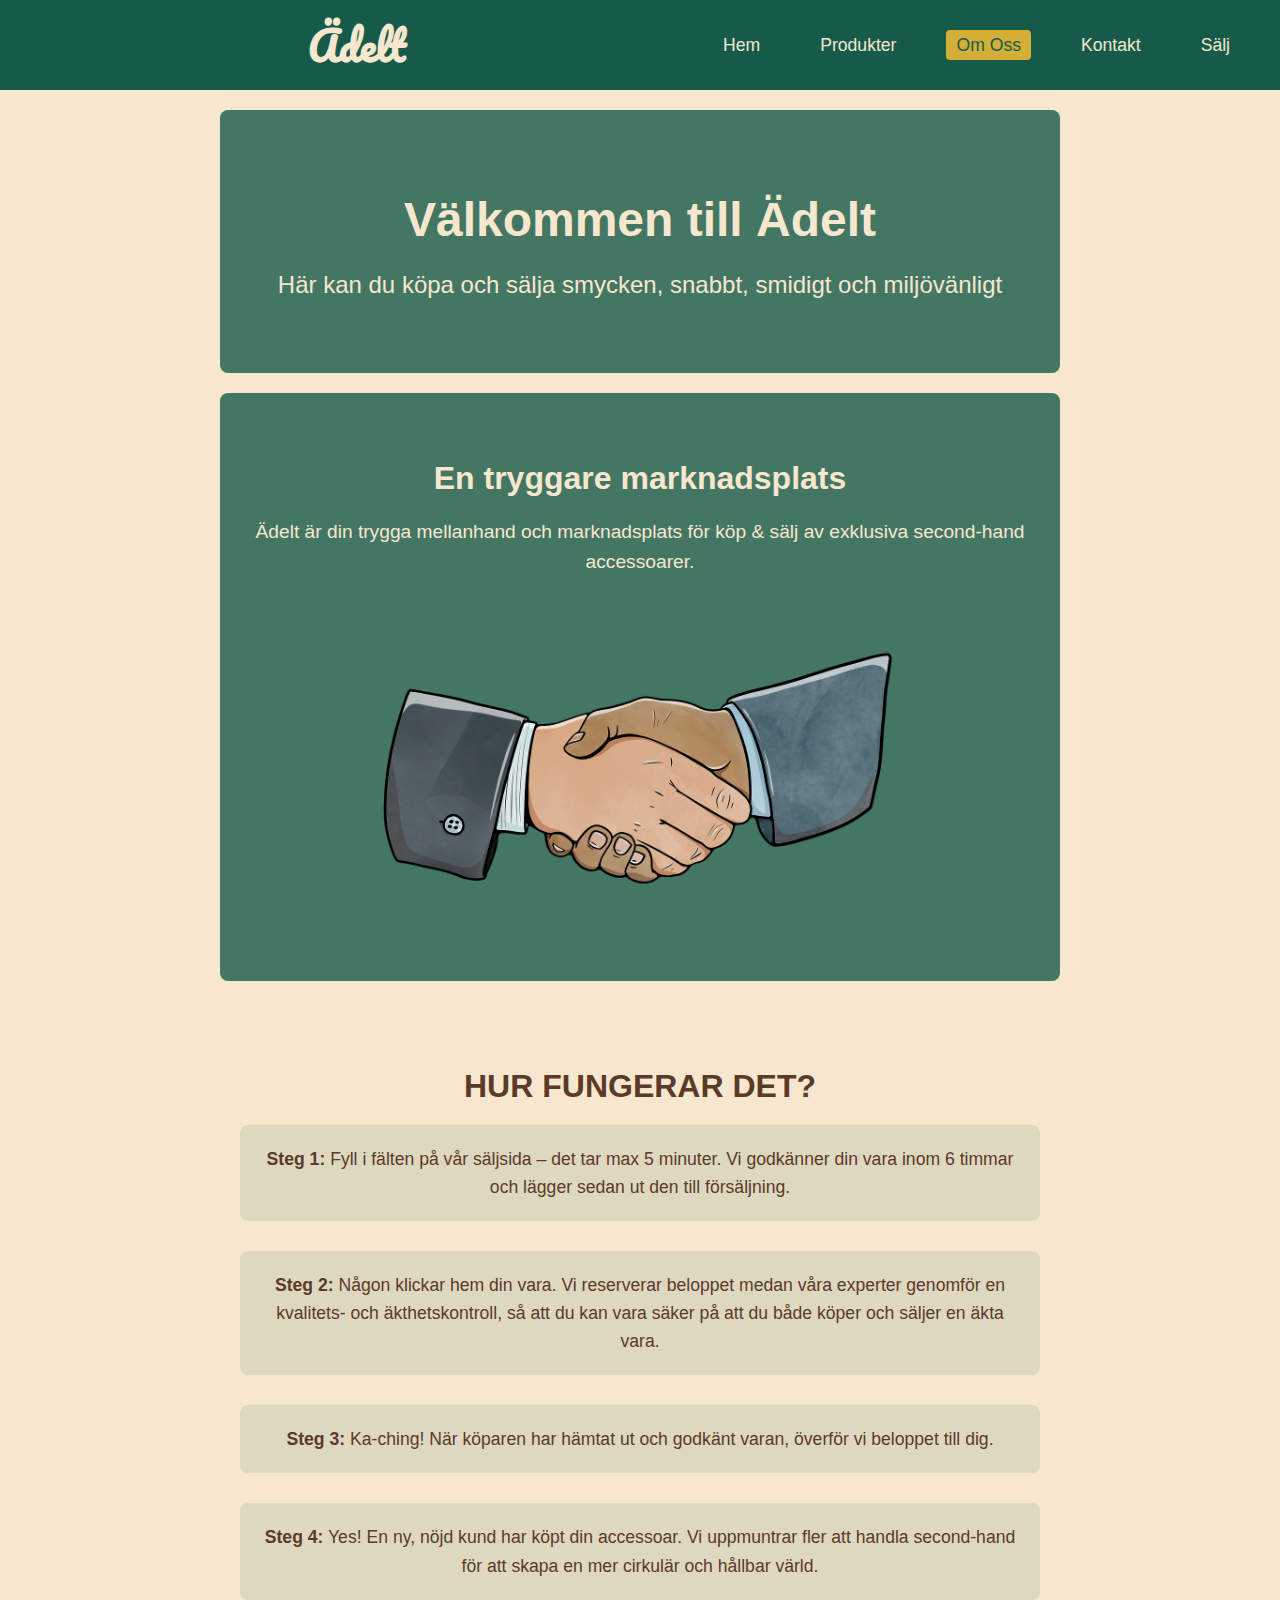
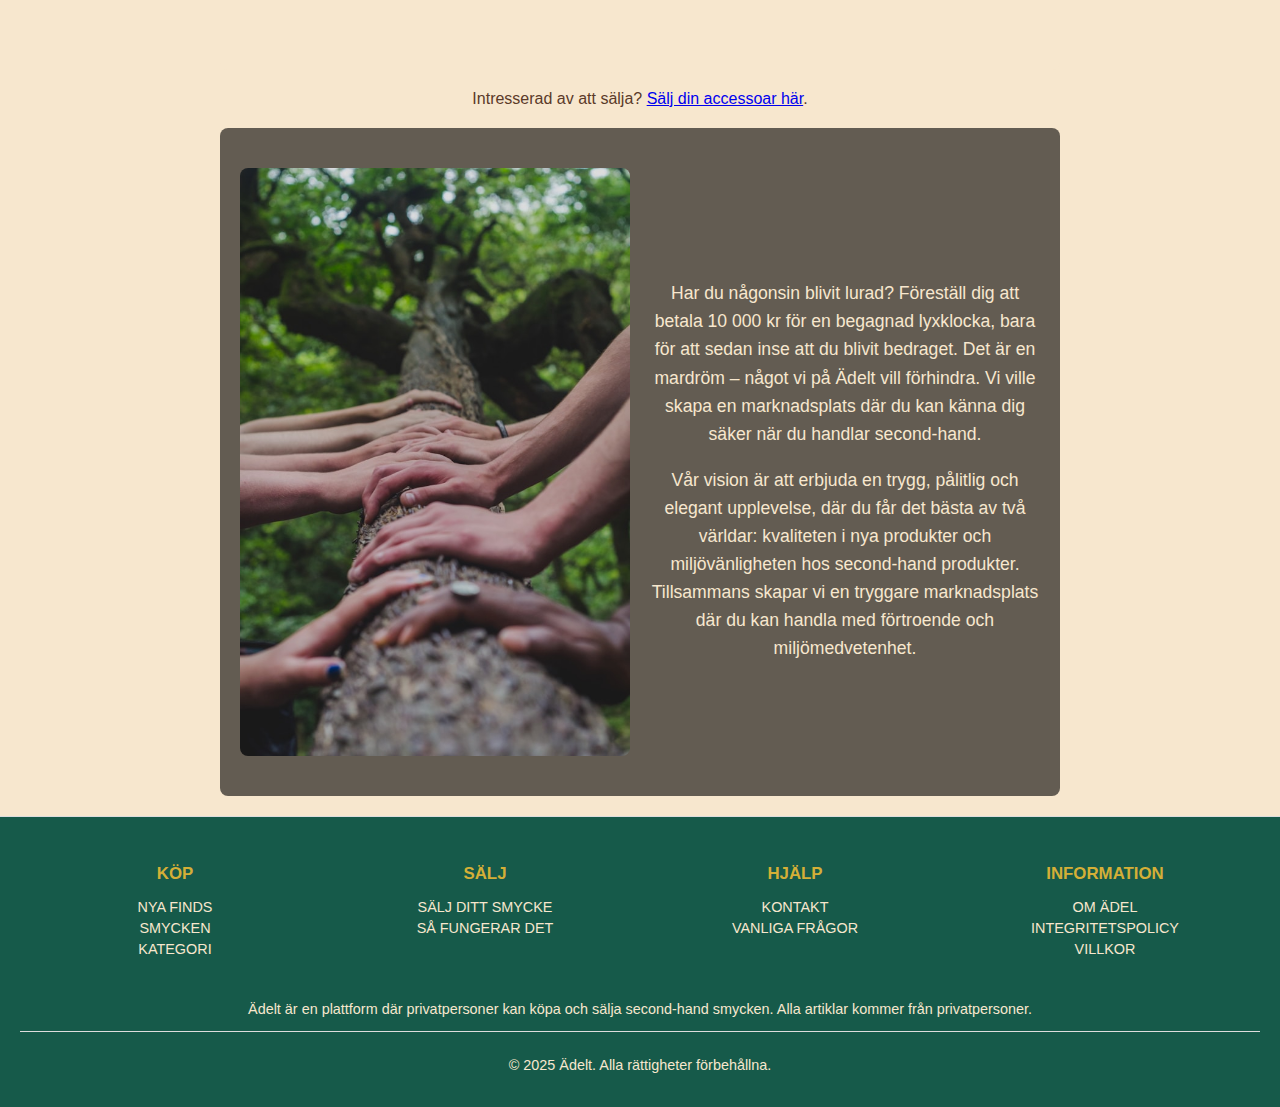
==== about.html @ 28808869 "Idag har jag gjort sbout.html och about.css, samt ändrat products och lagt till bilder på lite ställ" ====
<!DOCTYPE html>
<html lang="sv">

<head>
    <meta charset="UTF-8">
    <meta name="viewport" content="width=device-width, initial-scale=1.0">
    <title>Ädelt – Om Oss</title>
    <link href="https://fonts.googleapis.com/css?family=Pacifico&display=swap" rel="stylesheet">
    <link rel="stylesheet" href="css/common.css">
    <link rel="stylesheet" href="css/about.css">
</head>

<body>
    <header>
        <div class="hamburger">
            <span></span>
            <span></span>
            <span></span>
        </div>
        <div class="logo">Ädelt</div>
        <nav>
            <ul class="nav-links">
                <span class="close-menu">&times;</span>
                <li><a href="index.html">Hem</a></li>
                <li><a href="products.html">Produkter</a></li>
                <li><a href="about.html" class="active">Om Oss</a></li>
                <li><a href="contact.html">Kontakt</a></li>
                <li><a href="sell.html">Sälj</a></li>
            </ul>
        </nav>
    </header>

    <main>
        <section class="about-header">
            <h1>Välkommen till Ädelt</h1>
            <p>Här kan du köpa och sälja smycken, snabbt, smidigt och miljövänligt</p>
        </section>

        <section class="about-intro">
            <h2>En tryggare marknadsplats</h2>
            <p>Ädelt är din trygga mellanhand och marknadsplats för köp &amp; sälj av exklusiva second-hand accessoarer.
            </p>
            <div class="about-intro-image">
                <img src="images/about_tryggare_marknadsplats.png" alt="En tryggare marknadsplats">
            </div>
        </section>
        <section class="how-it-works">
            <h2>HUR FUNGERAR DET?</h2>
            <ol>
                <li>
                    <strong>Steg 1:</strong> Fyll i fälten på vår säljsida – det tar max 5 minuter. Vi godkänner din
                    vara inom 6 timmar och lägger sedan ut den till försäljning.
                </li>
                <li>
                    <strong>Steg 2:</strong> Någon klickar hem din vara. Vi reserverar beloppet medan våra experter
                    genomför en kvalitets- och äkthetskontroll, så att du kan vara säker på att du både köper och säljer
                    en äkta vara.
                </li>
                <li>
                    <strong>Steg 3:</strong> Ka-ching! När köparen har hämtat ut och godkänt varan, överför vi beloppet
                    till dig.
                </li>
                <li>
                    <strong>Steg 4:</strong> Yes! En ny, nöjd kund har köpt din accessoar. Vi uppmuntrar fler att handla
                    second-hand för att skapa en mer cirkulär och hållbar värld.
                </li>
            </ol>
        </section>
        <section class="sell-cta">
            <p>Intresserad av att sälja? <a href="sell.html">Sälj din accessoar här</a>.</p>
        </section>
        <section class="about-story">
            <div class="about-story-image">
                <img src="images/about_story.jpg" alt="Vår vision">
            </div>
            <div class="about-story-text">
                <p>
                    Har du någonsin blivit lurad? Föreställ dig att betala 10 000 kr för en begagnad lyxklocka, bara för
                    att sedan inse att du blivit bedraget. Det är en mardröm – något vi på Ädelt vill förhindra. Vi
                    ville skapa en marknadsplats där du kan känna dig säker när du handlar second-hand.
                </p>
                Vår vision är att erbjuda en trygg, pålitlig och elegant upplevelse, där du får det bästa av två
                världar: kvaliteten i nya produkter och miljövänligheten hos second-hand produkter. Tillsammans skapar
                vi en tryggare marknadsplats där du kan handla med förtroende och miljömedvetenhet.
            </div>
        </section>
    </main>

    <footer>
        <div class="footer-columns">
            <div class="footer-column">
                <h3>KÖP</h3>
                <ul>
                    <li><a href="products.html">NYA FINDS</a></li>
                    <li><a href="products.html">SMYCKEN</a></li>
                    <li><a href="">KATEGORI</a></li>
                </ul>
            </div>
            <div class="footer-column">
                <h3>SÄLJ</h3>
                <ul>
                    <li><a href="sell.html">SÄLJ DITT SMYCKE</a></li>
                    <li><a href="">SÅ FUNGERAR DET</a></li>
                </ul>
            </div>
            <div class="footer-column">
                <h3>HJÄLP</h3>
                <ul>
                    <li><a href="contact.html">KONTAKT</a></li>
                    <li><a href="">VANLIGA FRÅGOR</a></li>
                </ul>
            </div>
            <div class="footer-column">
                <h3>INFORMATION</h3>
                <ul>
                    <li><a href="about.html">OM ÄDEL</a></li>
                    <li><a href="">INTEGRITETSPOLICY</a></li>
                    <li><a href="">VILLKOR</a></li>
                </ul>
            </div>
        </div>
        <div class="footer-info">
            <p>Ädelt är en plattform där privatpersoner kan köpa och sälja second-hand smycken. Alla artiklar kommer
                från privatpersoner.</p>
        </div>
        <div class="footer-copy">
            <p>&copy; 2025 Ädelt. Alla rättigheter förbehållna.</p>
        </div>
    </footer>
    <script src="js/common.js"></script>
</body>

</html>
---- css/common.css ----
body {
    margin: 0;
    padding: 0;
    font-family: 'Arial', sans-serif;
    background-color: #F7E7CE;
    color: #5B3A29;
    text-align: center;
}

h1,
h2,
h3 {
    text-align: center;
    font-family: inherit;
}

header {
    background-color: #165A4A;
    padding: 10px 20px;
    display: flex;
    justify-content: space-between;
    align-items: center;
    position: sticky;
    top: 0;
    z-index: 100;
}

.hamburger {
    display: none;
    cursor: pointer;
    order: 0;
}

.hamburger span {
    display: block;
    height: 3px;
    width: 25px;
    background: #F7E7CE;
    margin: 4px 0;
}

.logo {
    font-family: 'Pacifico', cursive;
    font-size: 2.5rem;
    font-weight: bold;
    color: #F7E7CE;
    flex: 1;
}

.nav-links {
    list-style: none;
    display: flex;
    margin: 0;
    padding: 0;
    order: 2;
}

.nav-links li {
    margin: 0 20px;
}

.nav-links a {
    text-decoration: none;
    color: #F7E7CE;
    font-size: 1.1rem;
    padding: 5px 10px;
    border-radius: 4px;
}

.nav-links a.active {
    background-color: #D4AF37;
    color: #165A4A;
}

.nav-links a:hover {
    color: black;
}

.nav-links .close-menu {
    display: none;
}

@media (max-width: 768px) {
    .hamburger {
        display: block;
    }

    .nav-links {
        display: none;
        flex-direction: column;
        align-items: flex-start;
        position: fixed;
        top: 0;
        left: 0;
        width: 100%;
        height: 100vh;
        background-color: #165A4A;
        padding: 20px;
        z-index: 200;
    }

    .nav-links.active {
        display: flex;
    }

    .nav-links li {
        margin: 20px 0;
    }

    .nav-links a {
        font-size: 1.5rem;
    }

    .nav-links .close-menu {
        display: block;
        position: absolute;
        top: 10px;
        left: 10px;
        font-size: 2rem;
        cursor: pointer;
        color: #F7E7CE;
    }
}

footer {
    text-align: center;
    padding: 20px;
    background-color: #165A4A;
    border-top: 1px solid #ddd;
    font-size: 0.9rem;
    color: #F7E7CE;
}

.footer-columns {
    display: flex;
    flex-wrap: wrap;
    justify-content: space-around;
    margin-bottom: 20px;
}

.footer-column {
    flex: 1 1 200px;
    margin: 10px;
}

.footer-column h3 {
    margin-bottom: 10px;
    color: #D4AF37;
}

.footer-column ul {
    list-style: none;
    padding: 0;
}

.footer-column li {
    margin-bottom: 5px;
}

.footer-column a {
    text-decoration: none;
    color: #F7E7CE;
}

.footer-info {
    text-align: center;
    margin-bottom: 10px;
    padding: 0 10px;
}

.footer-copy {
    text-align: center;
    border-top: 1px solid #ddd;
    padding-top: 10px;
}

.hidden {
    display: none;
}
---- css/about.css ----
.about-header {
    text-align: center;
    padding: 50px 20px;
    background-color: rgba(22, 90, 74, 0.8);
    color: #F7E7CE;
    border-radius: 8px;
    margin: 20px auto;
    max-width: 800px;
}

.about-header h1 {
    font-size: 3rem;
    margin-bottom: 10px;
}

.about-header p {
    font-size: 1.5rem;
    font-weight: 300;
}

.about-intro {
    padding: 40px 20px;
    margin: 20px auto;
    max-width: 800px;
    background-color: rgba(22, 90, 74, 0.8);
    border-radius: 8px;
    color: #F7E7CE;
    text-align: center;
}

.about-intro h2 {
    margin-bottom: 20px;
    font-size: 2rem;
}

.about-intro p {
    font-size: 1.2rem;
    line-height: 1.6;
}

.about-intro-image img {
    width: 100%;
    max-width: 600px;
    height: auto;
    border-radius: 8px;
    margin-top: 20px;
}

.how-it-works {
    padding: 40px 20px;
    margin: 20px auto;
    max-width: 800px;
    background-color: #F7E7CE;
    border-radius: 8px;
    color: #5B3A29;
}

.how-it-works h2 {
    margin-bottom: 20px;
    font-size: 2rem;
    text-align: center;
}

.how-it-works ol {
    list-style: none;
    padding: 0;
    margin: 0;
}

.how-it-works li {
    margin-bottom: 30px;
    padding: 20px;
    background-color: rgba(22, 90, 74, 0.1);
    border-radius: 8px;
    font-size: 1.1rem;
    line-height: 1.6;
    text-align: center;
}

.marketplace-container {
    max-width: 800px;
    margin: 20px auto;
    text-align: center;
}

.marketplace-container img {
    width: 100%;
    height: auto;
    border-radius: 8px;
    margin-top: 20px;
}

.about-story {
    display: flex;
    flex-wrap: nowrap;
    justify-content: center;
    align-items: center;
    gap: 20px;
    padding: 40px 20px;
    margin: 20px auto;
    max-width: 800px;
    background-color: rgba(0, 0, 0, 0.6);
    border-radius: 8px;
    color: #F7E7CE;
}

.about-story-image {
    flex: 1;
    max-width: 50%;
    display: flex;
    justify-content: center;
}

.about-story-image img {
    width: 100%;
    max-width: 400px;
    border-radius: 8px;
}

.about-story-text {
    flex: 1;
    max-width: 50%;
    font-size: 1.1rem;
    line-height: 1.6;
}
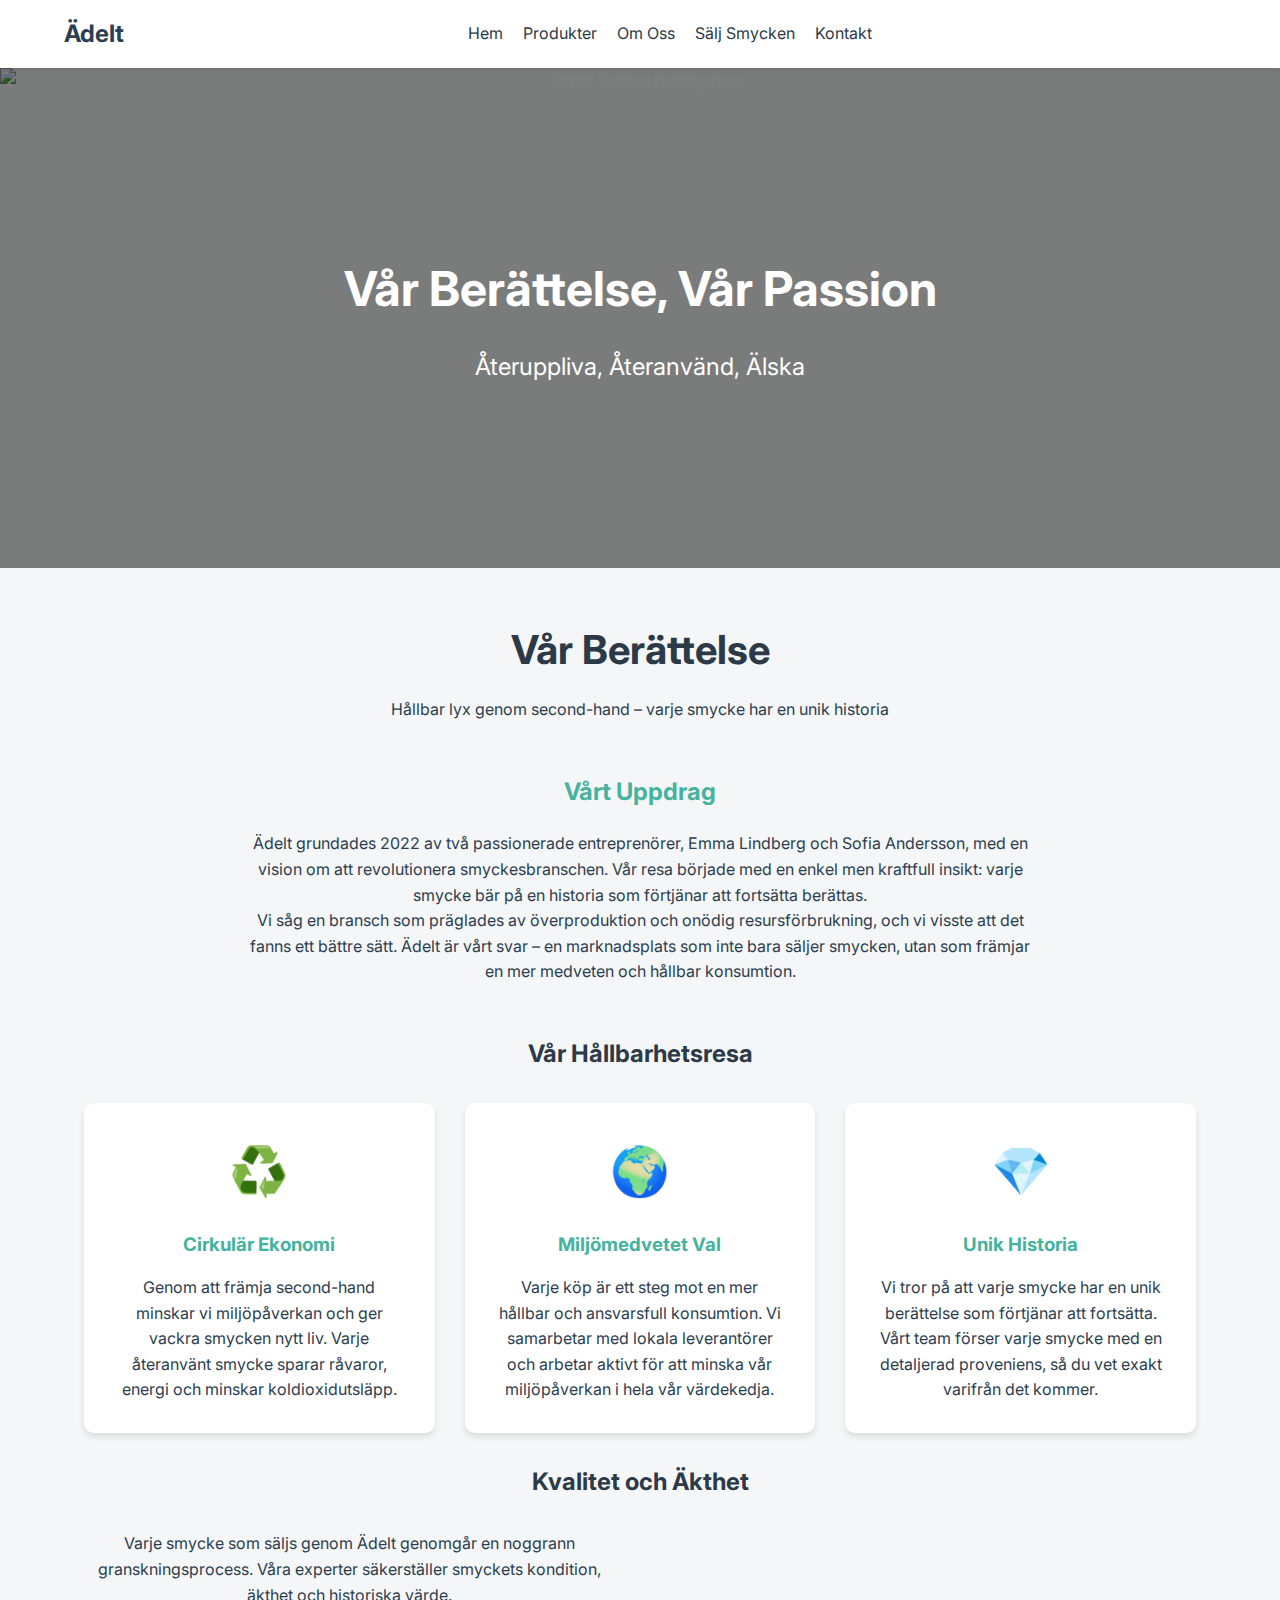
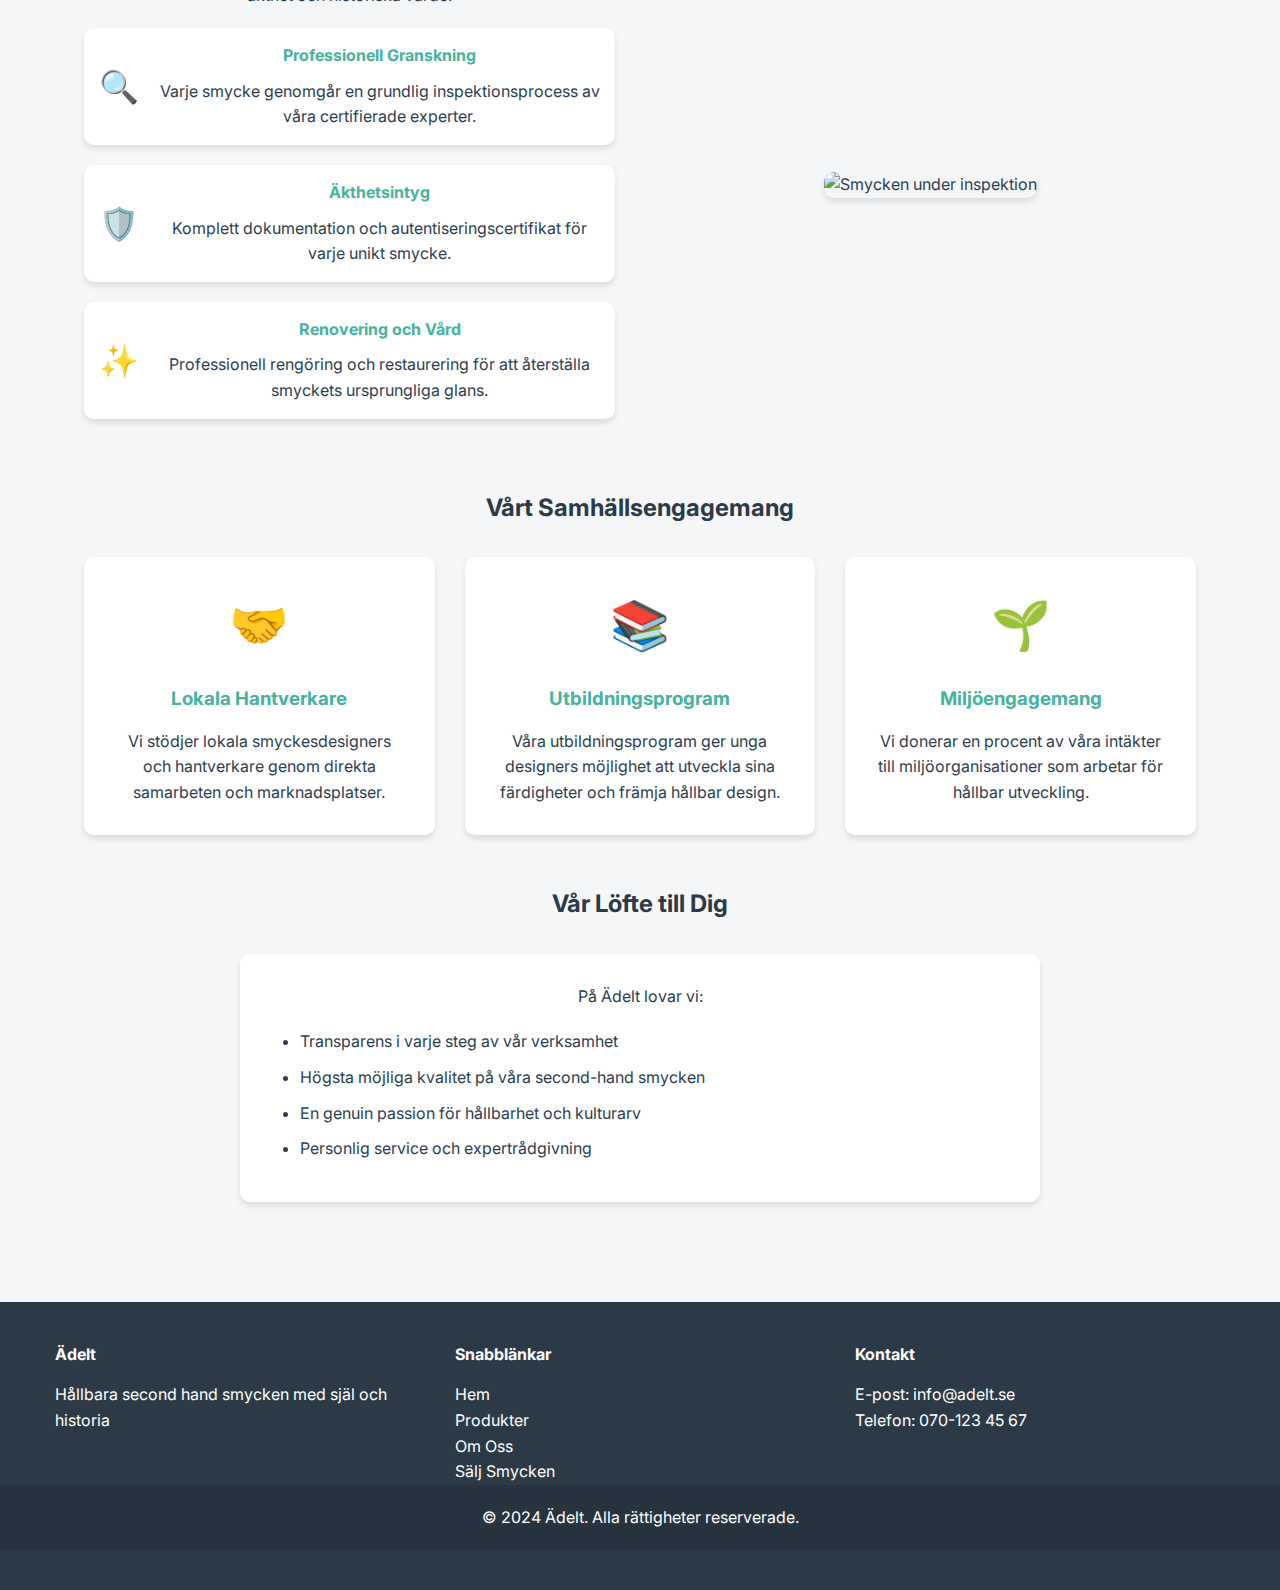
==== commit 5baa83b4: "Jag tyckte även att min about.html såg väldigt tom ut så jag valde att lägga till massor med sektion" ====
--- a/about.html
+++ b/about.html
@@ -4,130 +4,191 @@
 <head>
     <meta charset="UTF-8">
     <meta name="viewport" content="width=device-width, initial-scale=1.0">
-    <title>Ädelt – Om Oss</title>
-    <link href="https://fonts.googleapis.com/css?family=Pacifico&display=swap" rel="stylesheet">
-    <link rel="stylesheet" href="css/common.css">
+    <title>Om Ädelt - Vår Historia, Vision och Hållbarhetsresa</title>
+    <link href="https://fonts.googleapis.com/css2?family=Inter:wght@300;400;600;700&display=swap" rel="stylesheet">
+    <link rel="stylesheet" href="css/main.css">
     <link rel="stylesheet" href="css/about.css">
+    <link rel="stylesheet" href="css/animations.css">
 </head>
 
 <body>
-    <header>
-        <div class="hamburger">
-            <span></span>
-            <span></span>
-            <span></span>
+    <nav>
+        <div class="logo">
+            <span>Ädelt</span>
         </div>
-        <div class="logo">Ädelt</div>
-        <nav>
-            <ul class="nav-links">
-                <span class="close-menu">&times;</span>
-                <li><a href="index.html">Hem</a></li>
-                <li><a href="products.html">Produkter</a></li>
-                <li><a href="about.html" class="active">Om Oss</a></li>
-                <li><a href="contact.html">Kontakt</a></li>
-                <li><a href="sell.html">Sälj</a></li>
-            </ul>
-        </nav>
-    </header>
+        <ul class="nav-links">
+            <li><a href="index.html">Hem</a></li>
+            <li><a href="products.html">Produkter</a></li>
+            <li><a href="about.html" class="active">Om Oss</a></li>
+            <li><a href="sell.html">Sälj Smycken</a></li>
+            <li><a href="contact.html">Kontakt</a></li>
+        </ul>
+        <div class="nav-icons">
+            <div class="hamburger-menu">
+                <span></span>
+                <span></span>
+                <span></span>
+            </div>
+        </div>
+    </nav>
 
     <main>
-        <section class="about-header">
-            <h1>Välkommen till Ädelt</h1>
-            <p>Här kan du köpa och sälja smycken, snabbt, smidigt och miljövänligt</p>
+        <section class="about-hero">
+            <div class="hero-content">
+                <img src="/images/adelt-team.jpg" alt="Ädelt Team och Smycken" class="hero-image">
+                <h1 class="hero-title">Vår Berättelse, Vår Passion</h1>
+                <p class="hero-subtitle">Återuppliva, Återanvänd, Älska</p>
+            </div>
         </section>
 
-        <section class="about-intro">
-            <h2>En tryggare marknadsplats</h2>
-            <p>Ädelt är din trygga mellanhand och marknadsplats för köp &amp; sälj av exklusiva second-hand accessoarer.
-            </p>
-            <div class="about-intro-image">
-                <img src="images/about_tryggare_marknadsplats.png" alt="En tryggare marknadsplats">
-            </div>
-        </section>
-        <section class="how-it-works">
-            <h2>HUR FUNGERAR DET?</h2>
-            <ol>
-                <li>
-                    <strong>Steg 1:</strong> Fyll i fälten på vår säljsida – det tar max 5 minuter. Vi godkänner din
-                    vara inom 6 timmar och lägger sedan ut den till försäljning.
-                </li>
-                <li>
-                    <strong>Steg 2:</strong> Någon klickar hem din vara. Vi reserverar beloppet medan våra experter
-                    genomför en kvalitets- och äkthetskontroll, så att du kan vara säker på att du både köper och säljer
-                    en äkta vara.
-                </li>
-                <li>
-                    <strong>Steg 3:</strong> Ka-ching! När köparen har hämtat ut och godkänt varan, överför vi beloppet
-                    till dig.
-                </li>
-                <li>
-                    <strong>Steg 4:</strong> Yes! En ny, nöjd kund har köpt din accessoar. Vi uppmuntrar fler att handla
-                    second-hand för att skapa en mer cirkulär och hållbar värld.
-                </li>
-            </ol>
-        </section>
-        <section class="sell-cta">
-            <p>Intresserad av att sälja? <a href="sell.html">Sälj din accessoar här</a>.</p>
-        </section>
-        <section class="about-story">
-            <div class="about-story-image">
-                <img src="images/about_story.jpg" alt="Vår vision">
-            </div>
-            <div class="about-story-text">
-                <p>
-                    Har du någonsin blivit lurad? Föreställ dig att betala 10 000 kr för en begagnad lyxklocka, bara för
-                    att sedan inse att du blivit bedraget. Det är en mardröm – något vi på Ädelt vill förhindra. Vi
-                    ville skapa en marknadsplats där du kan känna dig säker när du handlar second-hand.
-                </p>
-                Vår vision är att erbjuda en trygg, pålitlig och elegant upplevelse, där du får det bästa av två
-                världar: kvaliteten i nya produkter och miljövänligheten hos second-hand produkter. Tillsammans skapar
-                vi en tryggare marknadsplats där du kan handla med förtroende och miljömedvetenhet.
-            </div>
+        <section class="about-page container">
+            <section class="about-header">
+                <h1>Vår Berättelse</h1>
+                <p>Hållbar lyx genom second-hand – varje smycke har en unik historia</p>
+            </section>
+
+            <section class="about-mission">
+                <div class="mission-content">
+                    <h2>Vårt Uppdrag</h2>
+                    <p>Ädelt grundades 2022 av två passionerade entreprenörer, Emma Lindberg och Sofia Andersson, med en
+                        vision om att revolutionera smyckesbranschen. Vår resa började med en enkel men kraftfull
+                        insikt: varje smycke bär på en historia som förtjänar att fortsätta berättas.</p>
+                    <p>Vi såg en bransch som präglades av överproduktion och onödig resursförbrukning, och vi visste att
+                        det fanns ett bättre sätt. Ädelt är vårt svar – en marknadsplats som inte bara säljer smycken,
+                        utan som främjar en mer medveten och hållbar konsumtion.</p>
+                </div>
+            </section>
+
+            <section class="sustainability-commitment">
+                <h2>Vår Hållbarhetsresa</h2>
+                <div class="sustainability-grid">
+                    <div class="sustainability-item">
+                        <div class="icon">♻️</div>
+                        <h3>Cirkulär Ekonomi</h3>
+                        <p>Genom att främja second-hand minskar vi miljöpåverkan och ger vackra smycken nytt liv. Varje
+                            återanvänt smycke sparar råvaror, energi och minskar koldioxidutsläpp.</p>
+                    </div>
+                    <div class="sustainability-item">
+                        <div class="icon">🌍</div>
+                        <h3>Miljömedvetet Val</h3>
+                        <p>Varje köp är ett steg mot en mer hållbar och ansvarsfull konsumtion. Vi samarbetar med lokala
+                            leverantörer och arbetar aktivt för att minska vår miljöpåverkan i hela vår värdekedja.</p>
+                    </div>
+                    <div class="sustainability-item">
+                        <div class="icon">💎</div>
+                        <h3>Unik Historia</h3>
+                        <p>Vi tror på att varje smycke har en unik berättelse som förtjänar att fortsätta. Vårt team
+                            förser varje smycke med en detaljerad proveniens, så du vet exakt varifrån det kommer.</p>
+                    </div>
+                </div>
+            </section>
+
+            <section class="quality-assurance">
+                <h2>Kvalitet och Äkthet</h2>
+                <div class="quality-content">
+                    <div class="quality-text">
+                        <p>Varje smycke som säljs genom Ädelt genomgår en noggrann granskningsprocess. Våra experter
+                            säkerställer smyckets kondition, äkthet och historiska värde.</p>
+                        <ul class="quality-list">
+                            <li>
+                                <span class="list-icon">🔍</span>
+                                <div>
+                                    <strong>Professionell Granskning</strong>
+                                    <p>Varje smycke genomgår en grundlig inspektionsprocess av våra certifierade
+                                        experter.</p>
+                                </div>
+                            </li>
+                            <li>
+                                <span class="list-icon">🛡️</span>
+                                <div>
+                                    <strong>Äkthetsintyg</strong>
+                                    <p>Komplett dokumentation och autentiseringscertifikat för varje unikt smycke.</p>
+                                </div>
+                            </li>
+                            <li>
+                                <span class="list-icon">✨</span>
+                                <div>
+                                    <strong>Renovering och Vård</strong>
+                                    <p>Professionell rengöring och restaurering för att återställa smyckets ursprungliga
+                                        glans.</p>
+                                </div>
+                            </li>
+                        </ul>
+                    </div>
+                    <div class="quality-image">
+                        <img src="/images/jewelry-inspection.jpg" alt="Smycken under inspektion">
+                    </div>
+                </div>
+            </section>
+
+            <section class="community-impact">
+                <h2>Vårt Samhällsengagemang</h2>
+                <div class="community-content">
+                    <div class="impact-grid">
+                        <div class="impact-item">
+                            <div class="icon">🤝</div>
+                            <h3>Lokala Hantverkare</h3>
+                            <p>Vi stödjer lokala smyckesdesigners och hantverkare genom direkta samarbeten och
+                                marknadsplatser.</p>
+                        </div>
+                        <div class="impact-item">
+                            <div class="icon">📚</div>
+                            <h3>Utbildningsprogram</h3>
+                            <p>Våra utbildningsprogram ger unga designers möjlighet att utveckla sina färdigheter och
+                                främja hållbar design.</p>
+                        </div>
+                        <div class="impact-item">
+                            <div class="icon">🌱</div>
+                            <h3>Miljöengagemang</h3>
+                            <p>Vi donerar en procent av våra intäkter till miljöorganisationer som arbetar för hållbar
+                                utveckling.</p>
+                        </div>
+                    </div>
+                </div>
+            </section>
+
+            <section class="our-promise">
+                <h2>Vår Löfte till Dig</h2>
+                <div class="promise-content">
+                    <p>På Ädelt lovar vi:</p>
+                    <ul class="promise-list">
+                        <li>Transparens i varje steg av vår verksamhet</li>
+                        <li>Högsta möjliga kvalitet på våra second-hand smycken</li>
+                        <li>En genuin passion för hållbarhet och kulturarv</li>
+                        <li>Personlig service och expertrådgivning</li>
+                    </ul>
+                </div>
+            </section>
         </section>
     </main>
 
     <footer>
-        <div class="footer-columns">
-            <div class="footer-column">
-                <h3>KÖP</h3>
+        <div class="footer-content">
+            <div class="footer-section">
+                <h4>Ädelt</h4>
+                <p>Hållbara second hand smycken med själ och historia</p>
+            </div>
+            <div class="footer-section">
+                <h4>Snabblänkar</h4>
                 <ul>
-                    <li><a href="products.html">NYA FINDS</a></li>
-                    <li><a href="products.html">SMYCKEN</a></li>
-                    <li><a href="">KATEGORI</a></li>
+                    <li><a href="index.html">Hem</a></li>
+                    <li><a href="products.html">Produkter</a></li>
+                    <li><a href="about.html">Om Oss</a></li>
+                    <li><a href="sell.html">Sälj Smycken</a></li>
                 </ul>
             </div>
-            <div class="footer-column">
-                <h3>SÄLJ</h3>
-                <ul>
-                    <li><a href="sell.html">SÄLJ DITT SMYCKE</a></li>
-                    <li><a href="">SÅ FUNGERAR DET</a></li>
-                </ul>
-            </div>
-            <div class="footer-column">
-                <h3>HJÄLP</h3>
-                <ul>
-                    <li><a href="contact.html">KONTAKT</a></li>
-                    <li><a href="">VANLIGA FRÅGOR</a></li>
-                </ul>
-            </div>
-            <div class="footer-column">
-                <h3>INFORMATION</h3>
-                <ul>
-                    <li><a href="about.html">OM ÄDEL</a></li>
-                    <li><a href="">INTEGRITETSPOLICY</a></li>
-                    <li><a href="">VILLKOR</a></li>
-                </ul>
+            <div class="footer-section">
+                <h4>Kontakt</h4>
+                <p>E-post: info@adelt.se</p>
+                <p>Telefon: 070-123 45 67</p>
             </div>
         </div>
-        <div class="footer-info">
-            <p>Ädelt är en plattform där privatpersoner kan köpa och sälja second-hand smycken. Alla artiklar kommer
-                från privatpersoner.</p>
-        </div>
-        <div class="footer-copy">
-            <p>&copy; 2025 Ädelt. Alla rättigheter förbehållna.</p>
+        <div class="footer-bottom">
+            <p>&copy; 2024 Ädelt. Alla rättigheter reserverade.</p>
         </div>
     </footer>
-    <script src="js/common.js"></script>
+
+    <script src="js/main.js"></script>
 </body>
 
 </html>--- a/css/main.css
+++ b/css/main.css
@@ -0,0 +1,164 @@
+:root {
+    --primary-color: #2C3A47;
+    --secondary-color: #45B39D;
+    --accent-color: #F7B32D;
+    --background-color: #F4F6F7;
+    --text-color: #2C3E50;
+}
+
+* {
+    margin: 0;
+    padding: 0;
+    box-sizing: border-box;
+}
+
+body {
+    font-family: 'Inter', sans-serif;
+    line-height: 1.6;
+    color: var(--text-color);
+    background-color: var(--background-color);
+}
+
+.container {
+    width: 90%;
+    max-width: 1200px;
+    margin: 0 auto;
+    padding: 20px 0;
+}
+
+nav {
+    display: flex;
+    justify-content: space-between;
+    align-items: center;
+    padding: 15px 5%;
+    background-color: white;
+    box-shadow: 0 2px 5px rgba(0, 0, 0, 0.1);
+}
+
+.logo {
+    font-size: 1.5rem;
+    font-weight: bold;
+}
+
+.nav-links {
+    display: flex;
+    list-style: none;
+    gap: 20px;
+}
+
+.nav-links a {
+    text-decoration: none;
+    color: var(--primary-color);
+    transition: color 0.3s ease;
+}
+
+.nav-links a:hover {
+    color: var(--secondary-color);
+}
+
+.nav-icons {
+    display: flex;
+    align-items: center;
+    gap: 15px;
+}
+
+.hamburger-menu {
+    display: none;
+    flex-direction: column;
+    cursor: pointer;
+}
+
+.hamburger-menu span {
+    width: 25px;
+    height: 3px;
+    background-color: var(--primary-color);
+    margin: 3px 0;
+    transition: 0.4s;
+}
+
+@media screen and (max-width: 768px) {
+    .nav-links {
+        display: none;
+    }
+
+    .hamburger-menu {
+        display: flex;
+    }
+
+    .nav-links.active {
+        display: flex;
+        flex-direction: column;
+        position: fixed;
+        top: 70px;
+        left: 0;
+        width: 100%;
+        background-color: white;
+        padding: 20px;
+        box-shadow: 0 2px 5px rgba(0, 0, 0, 0.1);
+        z-index: 1000;
+    }
+
+    .nav-links.active li {
+        margin-bottom: 15px;
+    }
+
+    .nav-links.active a {
+        display: block;
+        text-align: center;
+    }
+}
+
+.cta-button {
+    display: inline-block;
+    padding: 10px 20px;
+    text-decoration: none;
+    border-radius: 5px;
+    transition: background-color 0.3s ease;
+}
+
+.cta-primary {
+    background-color: var(--primary-color);
+    color: white;
+}
+
+.cta-secondary {
+    background-color: var(--secondary-color);
+    color: white;
+}
+
+footer {
+    background-color: var(--primary-color);
+    color: white;
+    padding: 40px 0;
+}
+
+.footer-content {
+    display: flex;
+    justify-content: space-between;
+    max-width: 1200px;
+    margin: 0 auto;
+}
+
+.footer-section {
+    flex: 1;
+    margin: 0 15px;
+}
+
+.footer-section h4 {
+    margin-bottom: 15px;
+}
+
+.footer-section ul {
+    list-style: none;
+}
+
+.footer-section ul li a {
+    color: white;
+    text-decoration: none;
+}
+
+.footer-bottom {
+    text-align: center;
+    padding: 20px 0;
+    background-color: rgba(0, 0, 0, 0.1);
+}--- a/css/about.css
+++ b/css/about.css
@@ -1,125 +1,252 @@
-.about-header {
-    text-align: center;
-    padding: 50px 20px;
-    background-color: rgba(22, 90, 74, 0.8);
-    color: #F7E7CE;
-    border-radius: 8px;
-    margin: 20px auto;
-    max-width: 800px;
-}
-
-.about-header h1 {
-    font-size: 3rem;
-    margin-bottom: 10px;
-}
-
-.about-header p {
-    font-size: 1.5rem;
-    font-weight: 300;
-}
-
-.about-intro {
-    padding: 40px 20px;
-    margin: 20px auto;
-    max-width: 800px;
-    background-color: rgba(22, 90, 74, 0.8);
-    border-radius: 8px;
-    color: #F7E7CE;
-    text-align: center;
-}
-
-.about-intro h2 {
-    margin-bottom: 20px;
-    font-size: 2rem;
-}
-
-.about-intro p {
-    font-size: 1.2rem;
-    line-height: 1.6;
-}
-
-.about-intro-image img {
+.about-hero {
+    position: relative;
     width: 100%;
-    max-width: 600px;
-    height: auto;
-    border-radius: 8px;
-    margin-top: 20px;
-}
-
-.how-it-works {
-    padding: 40px 20px;
-    margin: 20px auto;
-    max-width: 800px;
-    background-color: #F7E7CE;
-    border-radius: 8px;
-    color: #5B3A29;
-}
-
-.how-it-works h2 {
-    margin-bottom: 20px;
-    font-size: 2rem;
-    text-align: center;
-}
-
-.how-it-works ol {
-    list-style: none;
-    padding: 0;
-    margin: 0;
-}
-
-.how-it-works li {
-    margin-bottom: 30px;
-    padding: 20px;
-    background-color: rgba(22, 90, 74, 0.1);
-    border-radius: 8px;
-    font-size: 1.1rem;
-    line-height: 1.6;
-    text-align: center;
-}
-
-.marketplace-container {
-    max-width: 800px;
-    margin: 20px auto;
-    text-align: center;
-}
-
-.marketplace-container img {
+    height: 500px;
+    overflow: hidden;
+}
+
+.about-hero .hero-content {
+    position: absolute;
+    top: 0;
+    left: 0;
     width: 100%;
-    height: auto;
-    border-radius: 8px;
-    margin-top: 20px;
-}
-
-.about-story {
+    height: 100%;
     display: flex;
-    flex-wrap: nowrap;
+    flex-direction: column;
     justify-content: center;
     align-items: center;
-    gap: 20px;
-    padding: 40px 20px;
-    margin: 20px auto;
+    text-align: center;
+    color: white;
+    background: rgba(0, 0, 0, 0.5);
+}
+
+.about-hero .hero-image {
+    position: absolute;
+    top: 0;
+    left: 0;
+    width: 100%;
+    height: 100%;
+    object-fit: cover;
+    z-index: -1;
+}
+
+.about-hero .hero-title {
+    font-size: 3rem;
+    margin-bottom: 20px;
+}
+
+.about-hero .hero-subtitle {
+    font-size: 1.5rem;
+}
+
+.about-page {
+    max-width: 1200px;
+    margin: 0 auto;
+    padding: 50px 20px;
+}
+
+.about-header {
+    text-align: center;
+    margin-bottom: 50px;
+}
+
+.about-header h1 {
+    font-size: 2.5rem;
+    color: var(--primary-color);
+    margin-bottom: 15px;
+}
+
+.about-mission {
+    margin-bottom: 50px;
+}
+
+.mission-content {
+    text-align: center;
     max-width: 800px;
-    background-color: rgba(0, 0, 0, 0.6);
-    border-radius: 8px;
-    color: #F7E7CE;
-}
-
-.about-story-image {
+    margin: 0 auto;
+}
+
+.mission-content h2 {
+    color: var(--secondary-color);
+    margin-bottom: 20px;
+}
+
+.sustainability-commitment h2 {
+    text-align: center;
+    color: var(--primary-color);
+    margin-bottom: 30px;
+}
+
+.sustainability-grid {
+    display: grid;
+    grid-template-columns: repeat(3, 1fr);
+    gap: 30px;
+}
+
+.sustainability-item {
+    text-align: center;
+    padding: 30px;
+    background-color: white;
+    border-radius: 10px;
+    box-shadow: 0 4px 6px rgba(0, 0, 0, 0.1);
+    transition: transform 0.3s ease;
+}
+
+.sustainability-item:hover {
+    transform: translateY(-10px);
+}
+
+.sustainability-item .icon {
+    font-size: 3rem;
+    margin-bottom: 20px;
+}
+
+.sustainability-item h3 {
+    color: var(--secondary-color);
+    margin-bottom: 15px;
+}
+
+.quality-assurance,
+.community-impact,
+.our-promise {
+    margin-bottom: 50px;
+    text-align: center;
+}
+
+.quality-assurance h2,
+.community-impact h2,
+.our-promise h2 {
+    color: var(--primary-color);
+    margin-bottom: 30px;
+    margin-top: 30px;
+}
+
+.quality-content {
+    display: flex;
+    align-items: center;
+    gap: 50px;
+}
+
+.quality-text {
     flex: 1;
-    max-width: 50%;
+    text-align: center;
+}
+
+.quality-image {
+    flex: 1;
+}
+
+.quality-image img {
+    max-width: 100%;
+    border-radius: 10px;
+    box-shadow: 0 4px 6px rgba(0, 0, 0, 0.1);
+}
+
+.quality-list {
+    list-style: none;
+    margin-top: 20px;
+}
+
+.quality-list li {
     display: flex;
-    justify-content: center;
-}
-
-.about-story-image img {
-    width: 100%;
-    max-width: 400px;
-    border-radius: 8px;
-}
-
-.about-story-text {
-    flex: 1;
-    max-width: 50%;
-    font-size: 1.1rem;
-    line-height: 1.6;
+    align-items: center;
+    margin-bottom: 20px;
+    background-color: white;
+    padding: 15px;
+    border-radius: 10px;
+    box-shadow: 0 4px 6px rgba(0, 0, 0, 0.1);
+}
+
+.list-icon {
+    font-size: 2rem;
+    margin-right: 20px;
+}
+
+.quality-list li div {
+    flex-grow: 1;
+}
+
+.quality-list li strong {
+    display: block;
+    margin-bottom: 10px;
+    color: var(--secondary-color);
+}
+
+.community-content {
+    margin-top: 30px;
+}
+
+.impact-grid {
+    display: grid;
+    grid-template-columns: repeat(3, 1fr);
+    gap: 30px;
+}
+
+.impact-item {
+    text-align: center;
+    padding: 30px;
+    background-color: white;
+    border-radius: 10px;
+    box-shadow: 0 4px 6px rgba(0, 0, 0, 0.1);
+    transition: transform 0.3s ease;
+}
+
+.impact-item:hover {
+    transform: translateY(-10px);
+}
+
+.impact-item .icon {
+    font-size: 3rem;
+    margin-bottom: 20px;
+}
+
+.impact-item h3 {
+    color: var(--secondary-color);
+    margin-bottom: 15px;
+}
+
+.our-promise .promise-content {
+    max-width: 800px;
+    margin: 0 auto;
+    background-color: white;
+    padding: 30px;
+    border-radius: 10px;
+    box-shadow: 0 4px 6px rgba(0, 0, 0, 0.1);
+}
+
+.promise-list {
+    list-style-type: disc;
+    text-align: left;
+    padding-left: 30px;
+    margin-top: 20px;
+}
+
+.promise-list li {
+    margin-bottom: 10px;
+}
+
+@media (max-width: 768px) {
+    .sustainability-grid {
+        grid-template-columns: 1fr;
+    }
+
+    .about-hero {
+        height: 300px;
+    }
+
+    .about-hero .hero-title {
+        font-size: 2rem;
+    }
+
+    .about-hero .hero-subtitle {
+        font-size: 1.2rem;
+    }
+
+    .quality-content {
+        flex-direction: column;
+    }
+
+    .impact-grid {
+        grid-template-columns: 1fr;
+    }
 }--- a/css/animations.css
+++ b/css/animations.css
@@ -0,0 +1,59 @@
+@keyframes fadeIn {
+    from {
+        opacity: 0;
+        transform: translateY(20px);
+    }
+
+    to {
+        opacity: 1;
+        transform: translateY(0);
+    }
+}
+
+.fade-section {
+    opacity: 0;
+}
+
+.fade-section.fade-in {
+    animation: fadeIn 1s ease-out forwards;
+}
+
+.sr-only {
+    position: absolute;
+    width: 1px;
+    height: 1px;
+    padding: 0;
+    margin: -1px;
+    overflow: hidden;
+    clip: rect(0, 0, 0, 0);
+    white-space: nowrap;
+    border: 0;
+}
+
+.mobile-nav-toggle {
+    display: none;
+    background: none;
+    border: none;
+    cursor: pointer;
+}
+
+@media (max-width: 768px) {
+    .mobile-nav-toggle {
+        display: block;
+    }
+
+    .primary-navigation {
+        position: fixed;
+        z-index: 1000;
+        inset: 0 0 0 30%;
+        background: rgba(44, 58, 71, 0.9);
+        flex-direction: column;
+        padding: min(30vh, 10rem) 2rem;
+        transform: translateX(100%);
+        transition: transform 0.3s ease-in-out;
+    }
+
+    .primary-navigation[data-visible="true"] {
+        transform: translateX(0%);
+    }
+}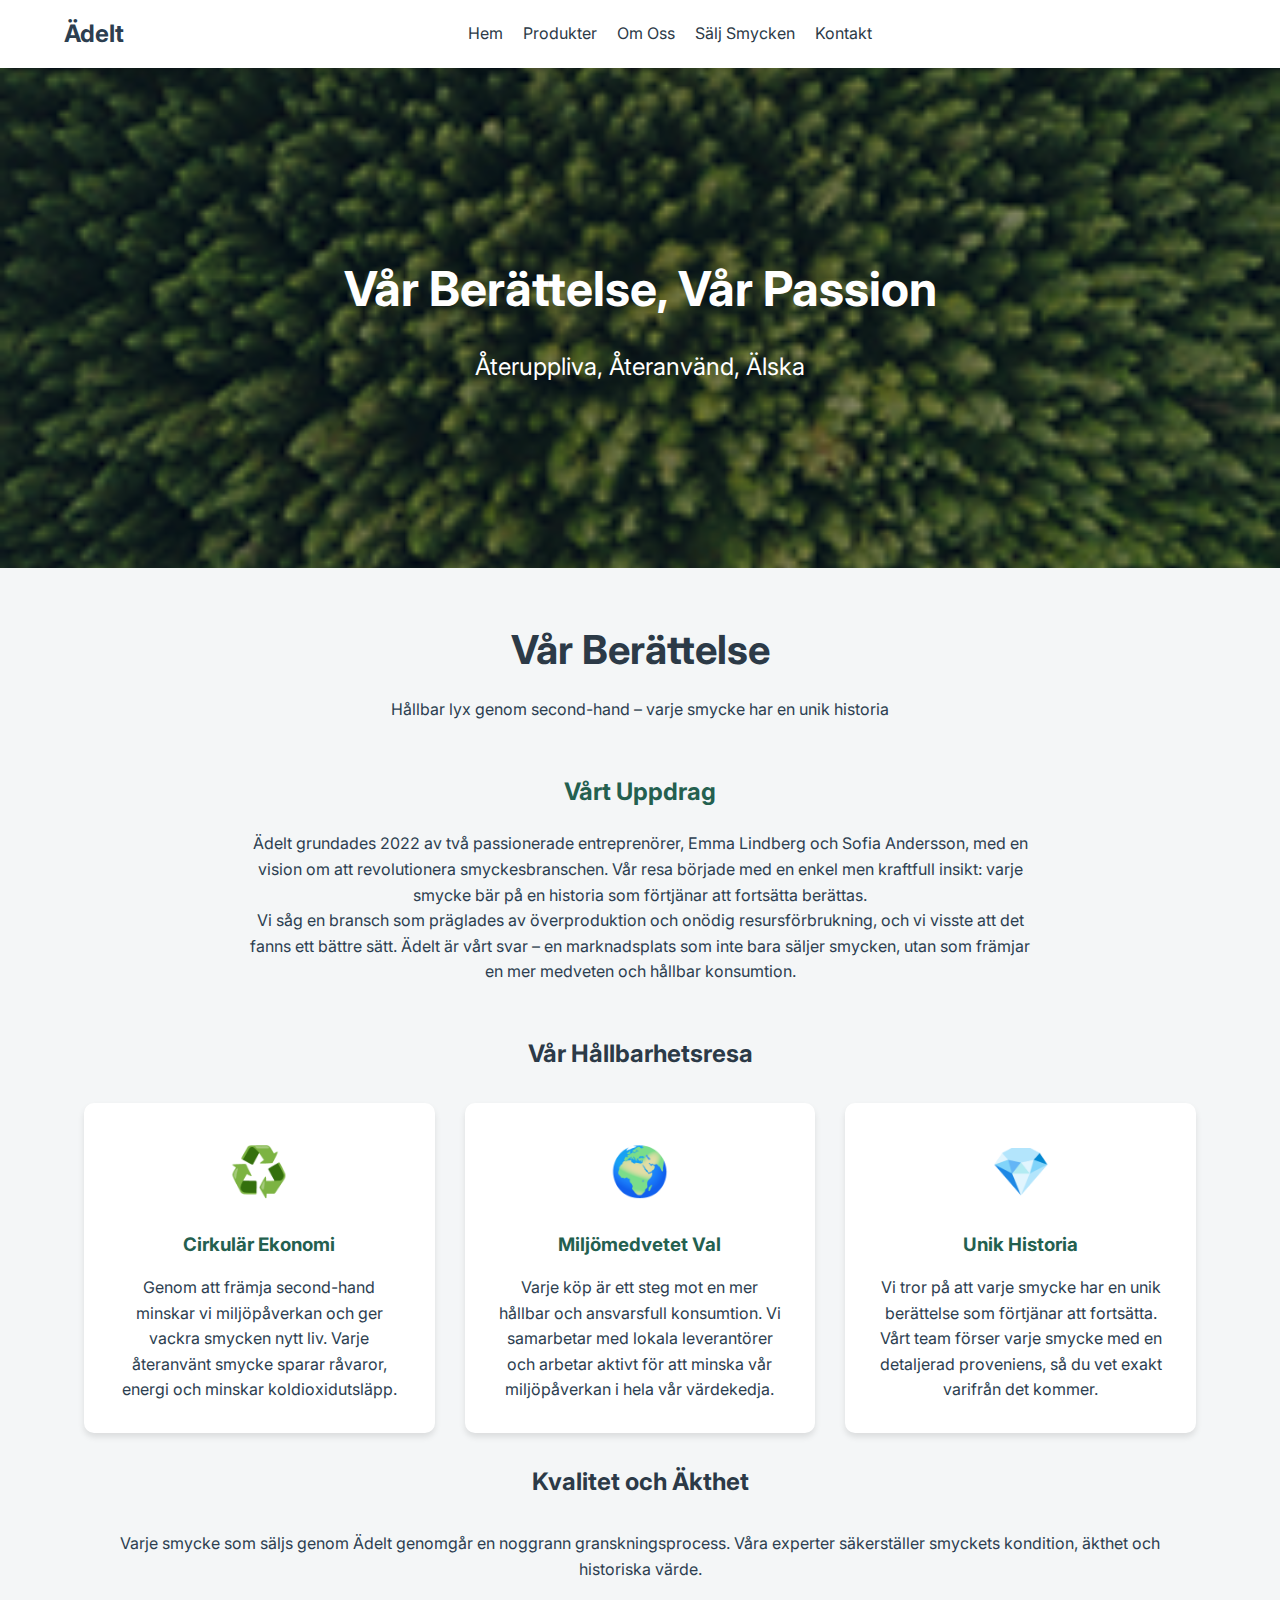
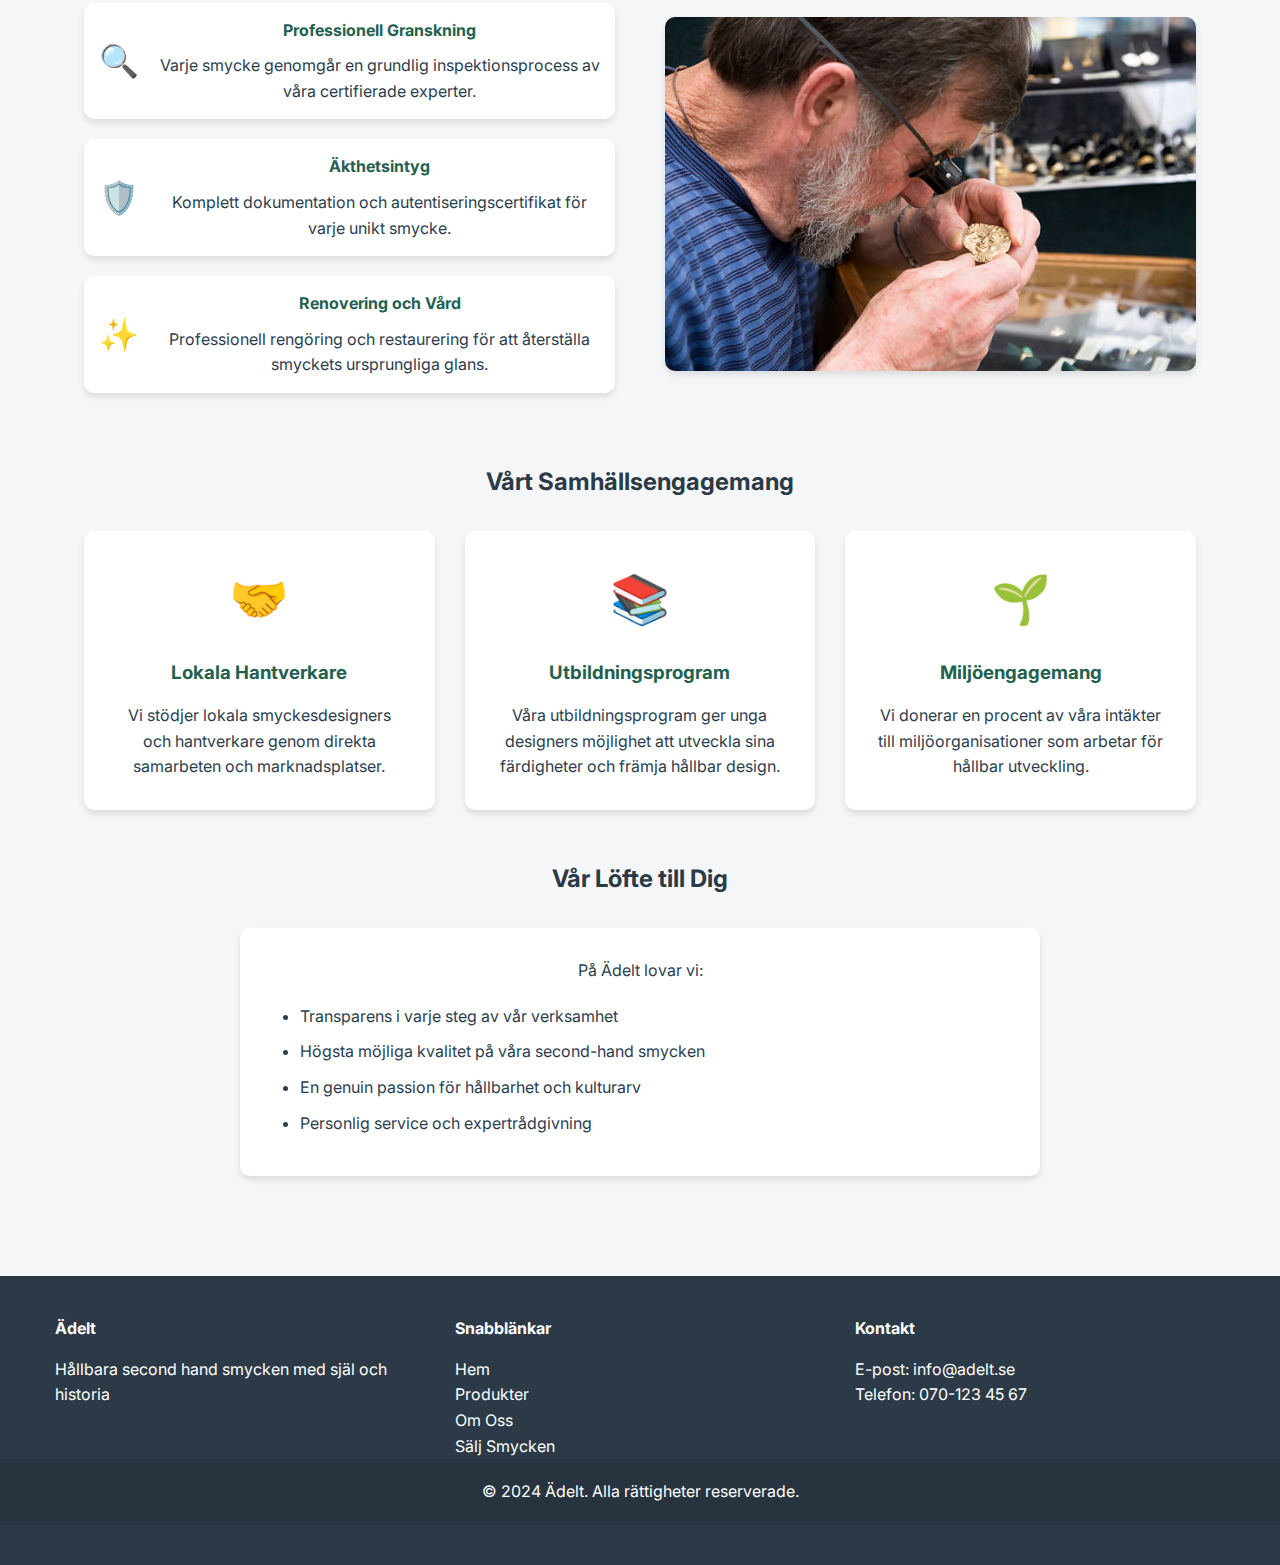
==== commit 2c94948f: "Yterliggare fin justeringar, tog bort lite bilder, la till några bilder, ändrade lite i några av css" ====
--- a/about.html
+++ b/about.html
@@ -35,7 +35,7 @@
     <main>
         <section class="about-hero">
             <div class="hero-content">
-                <img src="/images/adelt-team.jpg" alt="Ädelt Team och Smycken" class="hero-image">
+                <img src="/images/about_hero.png" alt="Om oss" class="hero-image">
                 <h1 class="hero-title">Vår Berättelse, Vår Passion</h1>
                 <p class="hero-subtitle">Återuppliva, Återanvänd, Älska</p>
             </div>
@@ -85,10 +85,10 @@
 
             <section class="quality-assurance">
                 <h2>Kvalitet och Äkthet</h2>
+                <p class="quality-text">Varje smycke som säljs genom Ädelt genomgår en noggrann granskningsprocess. Våra experter
+                    säkerställer smyckets kondition, äkthet och historiska värde.</p>
                 <div class="quality-content">
                     <div class="quality-text">
-                        <p>Varje smycke som säljs genom Ädelt genomgår en noggrann granskningsprocess. Våra experter
-                            säkerställer smyckets kondition, äkthet och historiska värde.</p>
                         <ul class="quality-list">
                             <li>
                                 <span class="list-icon">🔍</span>
@@ -116,7 +116,7 @@
                         </ul>
                     </div>
                     <div class="quality-image">
-                        <img src="/images/jewelry-inspection.jpg" alt="Smycken under inspektion">
+                        <img src="/images/Jewelry_quality_control.jpg" alt="Smycken under inspektion">
                     </div>
                 </div>
             </section>
--- a/css/main.css
+++ b/css/main.css
@@ -1,7 +1,7 @@
 :root {
     --primary-color: #2C3A47;
-    --secondary-color: #45B39D;
-    --accent-color: #F7B32D;
+    --secondary-color: #24604F;
+    --accent-color: #966708;
     --background-color: #F4F6F7;
     --text-color: #2C3E50;
 }
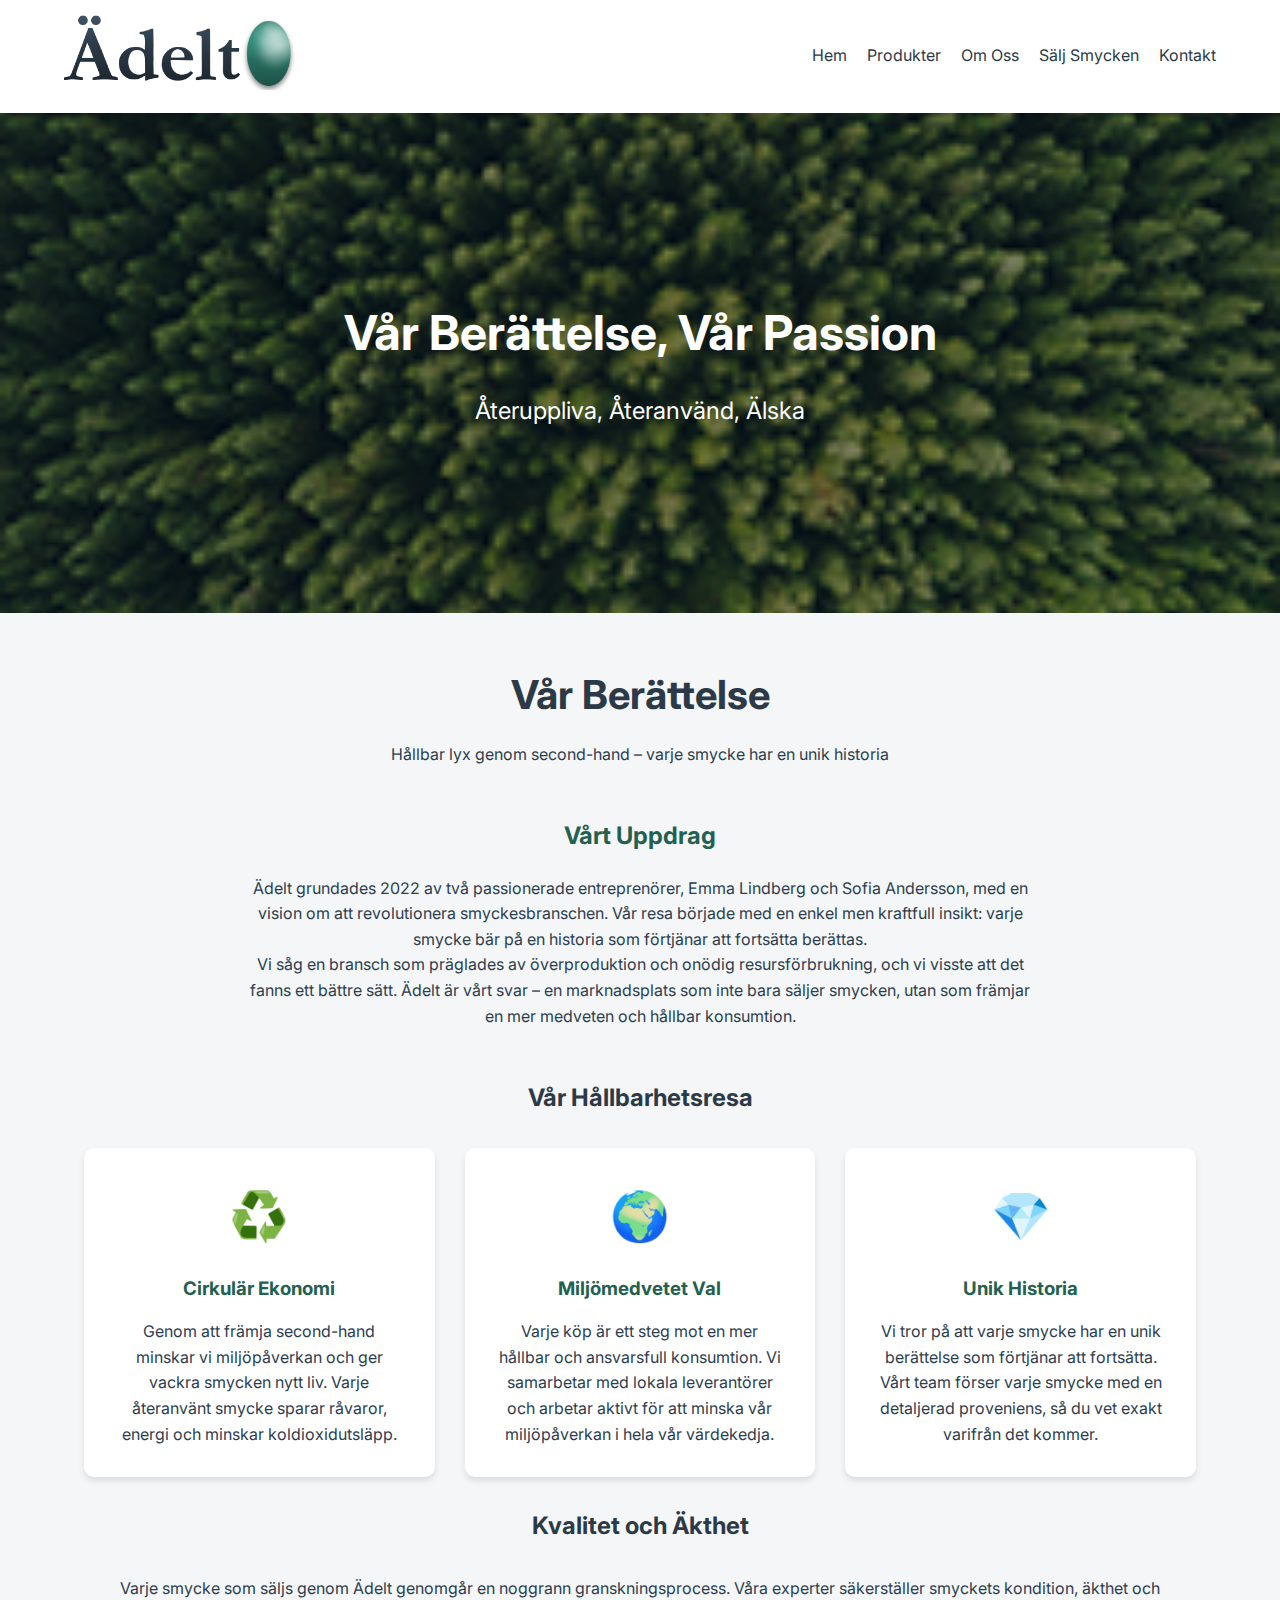
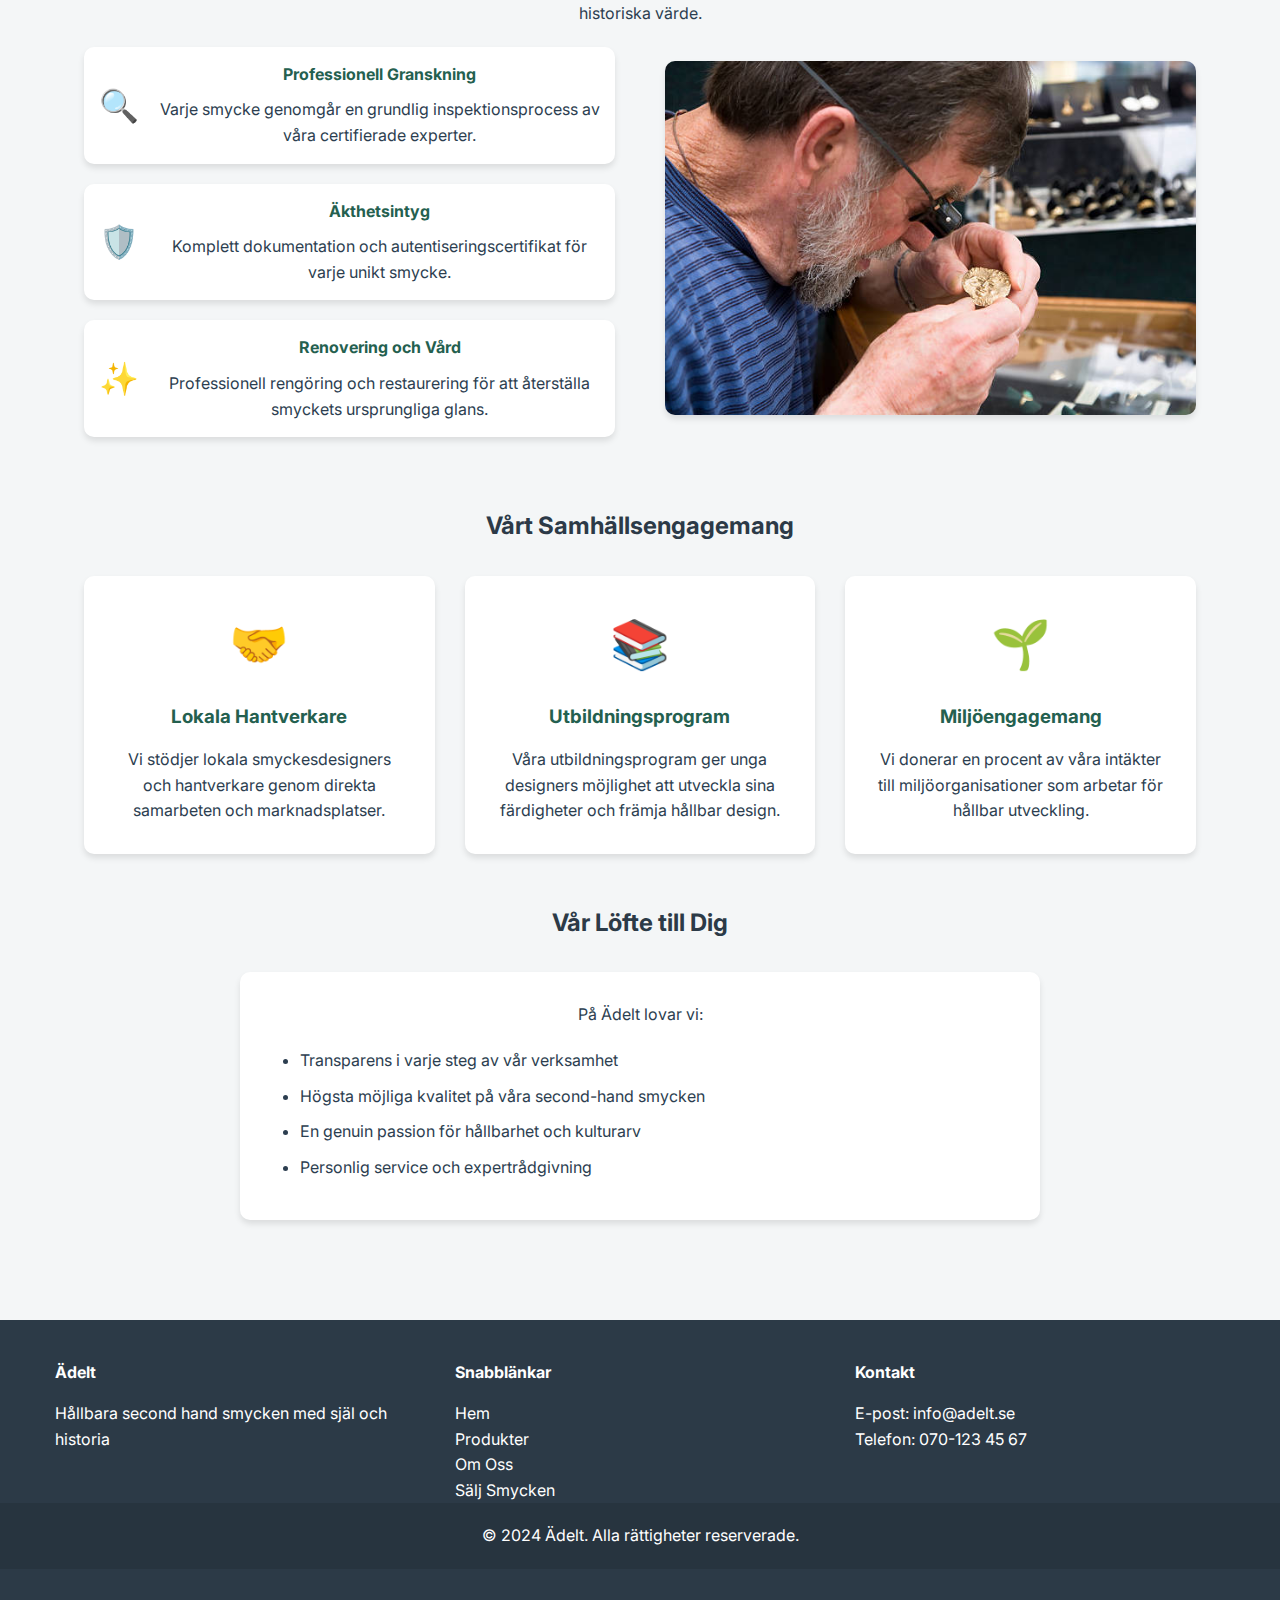
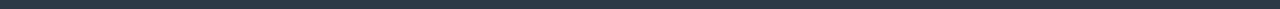
==== commit 7e60bfe1: "Nu har jag ändrat storleken på ena produkten då den var för stor. Jag gjorde en logotyp i photo shop" ====
--- a/about.html
+++ b/about.html
@@ -14,7 +14,7 @@
 <body>
     <nav>
         <div class="logo">
-            <span>Ädelt</span>
+            <img src="/images/Ädelt Logotyp.png" alt="Logotyp">
         </div>
         <ul class="nav-links">
             <li><a href="index.html">Hem</a></li>
--- a/css/main.css
+++ b/css/main.css
@@ -10,6 +10,18 @@
     margin: 0;
     padding: 0;
     box-sizing: border-box;
+}
+
+.logo img {
+    max-width: 100%;
+    height: auto;
+    max-height: 75px;
+}
+
+@media screen and (max-width: 768px) {
+    .logo img {
+        max-height: 55px;
+    }
 }
 
 body {
@@ -35,15 +47,11 @@
     box-shadow: 0 2px 5px rgba(0, 0, 0, 0.1);
 }
 
-.logo {
-    font-size: 1.5rem;
-    font-weight: bold;
-}
-
 .nav-links {
     display: flex;
     list-style: none;
     gap: 20px;
+    margin-left: auto;
 }
 
 .nav-links a {
